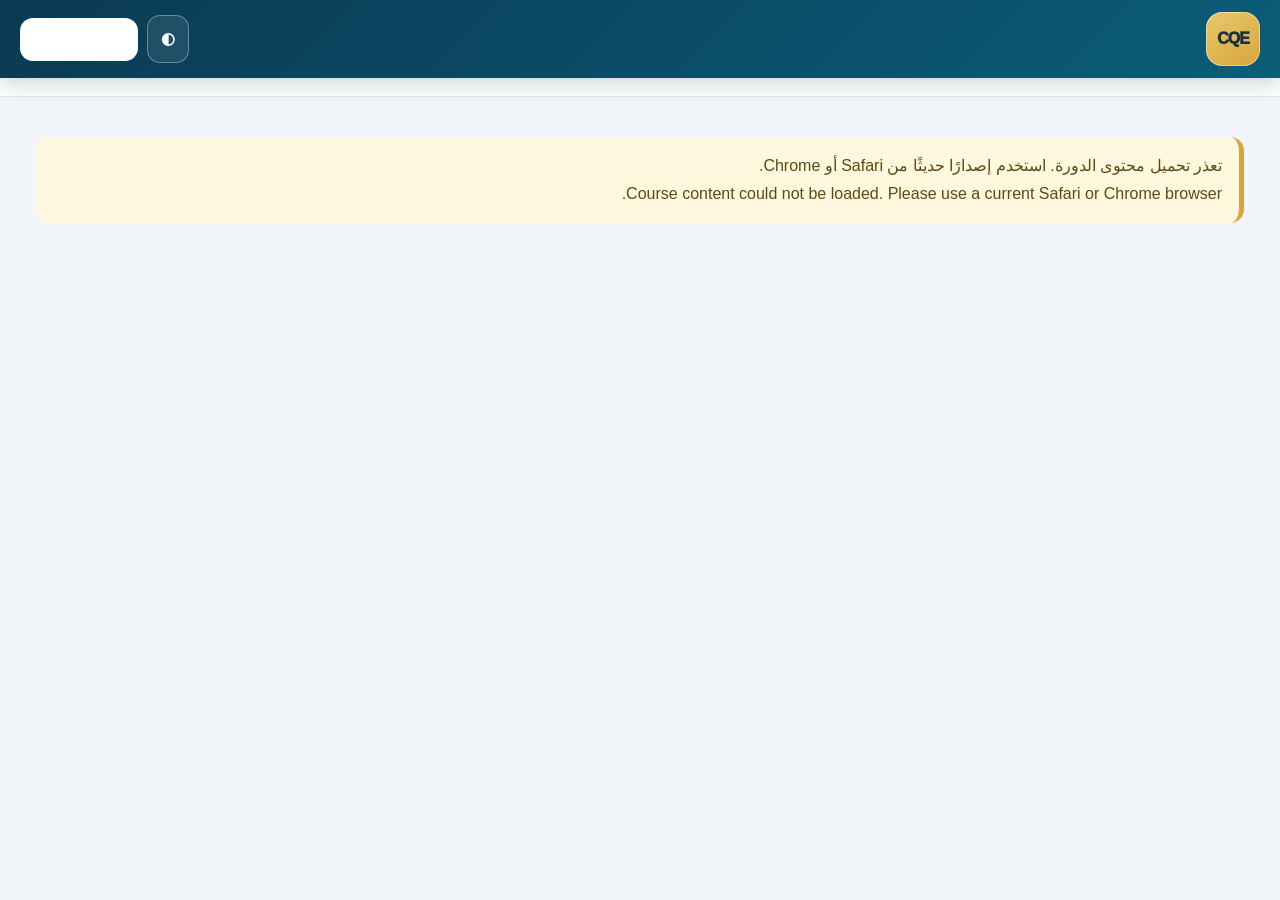
==== cqe/index.html @ 455dd4cb "Replace CQE course with complete bilingual rebuild" ====
<!doctype html>
<html lang="ar" dir="rtl">
<head>
<meta charset="utf-8">
<meta name="viewport" content="width=device-width,initial-scale=1,viewport-fit=cover">
<meta name="theme-color" content="#0b3a53">
<meta name="description" content="Comprehensive bilingual Arabic-English ASQ CQE exam preparation course">
<title>ASQ CQE Academy | الأكاديمية ثنائية اللغة</title>
<link rel="stylesheet" href="v2/styles.css">
</head>
<body>
<header class="topbar">
  <a class="brand" href="#home" data-tab="home">
    <span class="logo">CQE</span>
    <span><strong id="brandTitle"></strong><small id="brandSubtitle"></small></span>
  </a>
  <div class="top-actions">
    <button id="themeBtn" class="icon-btn" type="button" aria-label="Theme">◐</button>
    <button id="langBtn" class="lang-btn" type="button"></button>
  </div>
</header>
<nav class="main-nav" id="mainNav"></nav>

<main class="shell">
  <section id="home" class="page active"></section>

  <section id="lessons" class="page">
    <div class="lesson-layout">
      <aside class="lesson-sidebar">
        <div class="search-wrap">
          <input id="lessonSearch" type="search" autocomplete="off">
        </div>
        <div id="domainList" class="domain-list"></div>
        <div id="lessonList" class="lesson-list"></div>
      </aside>
      <article id="lessonView" class="lesson-view"></article>
    </div>
  </section>

  <section id="tools" class="page"></section>
  <section id="cards" class="page"></section>
  <section id="practice" class="page"></section>
  <section id="references" class="page"></section>
</main>

<div id="toast" class="toast" aria-live="polite"></div>

<script src="v2/c00.js"></script><script src="v2/c01.js"></script><script src="v2/c02.js"></script><script src="v2/c03.js"></script><script src="v2/c04.js"></script><script src="v2/c05.js"></script><script src="v2/c06.js"></script><script src="v2/c07.js"></script><script src="v2/c08.js"></script><script src="v2/c09.js"></script><script src="v2/c10.js"></script><script src="v2/c11.js"></script><script src="v2/p12.js"></script><script src="v2/p14.js"></script><script src="v2/q16.js"></script><script src="v2/q20.js"></script><script src="v2/q24.js"></script><script src="v2/q28.js"></script><script src="v2/q32.js"></script><script src="v2/q36.js"></script><script src="v2/loader40.js"></script>
</body>
</html>
---- cqe/v2/styles.css ----
:root{
  --bg:#f2f6fa;--surface:#ffffff;--surface-2:#f7fafc;--ink:#132238;--muted:#65758a;
  --brand:#0b5d78;--brand-2:#0b3a53;--accent:#d7a53b;--accent-2:#e8c96c;
  --line:#dbe4ec;--good:#147a55;--bad:#b4233c;--warn:#9a6400;
  --shadow:0 12px 34px rgba(15,45,68,.10);--radius:20px
}
*{box-sizing:border-box}
html{scroll-behavior:smooth}
body{margin:0;background:var(--bg);color:var(--ink);font-family:-apple-system,BlinkMacSystemFont,"Segoe UI",Tahoma,Arial,sans-serif;line-height:1.75}
button,input,select{font:inherit}
button{cursor:pointer}
.topbar{min-height:78px;background:linear-gradient(135deg,var(--brand-2),var(--brand));color:#fff;display:flex;align-items:center;justify-content:space-between;padding:12px max(16px,calc((100vw - 1240px)/2));position:sticky;top:0;z-index:50;box-shadow:0 5px 20px #092b3b35}
.brand{display:flex;align-items:center;gap:13px;text-decoration:none;color:inherit}
.brand .logo{width:54px;height:54px;border-radius:16px;background:linear-gradient(145deg,var(--accent-2),var(--accent));color:#173042;display:grid;place-items:center;font-weight:950;letter-spacing:-1px;box-shadow:inset 0 0 0 1px #fff6}
.brand strong,.brand small{display:block}
.brand strong{font-size:18px}.brand small{color:#d9edf5;font-size:12px}
.top-actions{display:flex;gap:9px;align-items:center}
.icon-btn,.lang-btn{border:1px solid #ffffff55;background:#ffffff16;color:white;border-radius:13px;padding:9px 13px;font-weight:800;min-height:43px}
.lang-btn{min-width:118px;background:white;color:var(--brand-2)}
.main-nav{position:sticky;top:78px;z-index:40;background:#ffffffeb;backdrop-filter:blur(12px);border-bottom:1px solid var(--line);display:flex;gap:8px;padding:9px max(14px,calc((100vw - 1240px)/2));overflow:auto}
.nav-btn{border:0;background:transparent;color:var(--muted);font-weight:800;padding:9px 14px;border-radius:12px;white-space:nowrap}
.nav-btn.active{background:var(--brand);color:white}
.shell{max-width:1240px;margin:auto;padding:24px 16px 70px}
.page{display:none}.page.active{display:block}
.hero{background:linear-gradient(135deg,#0b3a53,#0b6d87);color:white;border-radius:28px;padding:32px;box-shadow:var(--shadow);position:relative;overflow:hidden}
.hero:after{content:"CQE";position:absolute;inset:auto -12px -75px auto;font-weight:950;font-size:190px;opacity:.06;direction:ltr}
.hero-grid{display:grid;grid-template-columns:1.5fr .7fr;gap:24px;position:relative;z-index:2}
.eyebrow{display:inline-flex;padding:5px 12px;border-radius:999px;background:#ffffff19;border:1px solid #ffffff38;font-weight:800;font-size:13px}
.hero h1{font-size:clamp(30px,5vw,58px);line-height:1.15;margin:15px 0}
.hero p{font-size:17px;color:#e2f0f5;max-width:790px}
.hero-card{background:#fff;color:var(--ink);border-radius:22px;padding:23px;align-self:stretch}
.hero-card strong{display:block;color:var(--brand);font-size:38px}.hero-card small{color:var(--muted)}
.actions{display:flex;gap:9px;flex-wrap:wrap;margin-top:18px}
.btn{border:1px solid var(--line);background:white;color:var(--ink);padding:10px 15px;border-radius:12px;font-weight:850}
.btn.primary{background:var(--brand);border-color:var(--brand);color:white}
.btn.gold{background:var(--accent);border-color:var(--accent);color:#1b2c37}
.btn.ghost{background:transparent;border-color:#ffffff60;color:white}
.btn.danger{background:#fff1f3;border-color:#ffc5ce;color:var(--bad)}
.section-title{display:flex;justify-content:space-between;align-items:end;gap:20px;margin:32px 0 14px}
.section-title h2{margin:0;font-size:27px}.section-title p{margin:0;color:var(--muted)}
.stats-grid{display:grid;grid-template-columns:repeat(4,1fr);gap:13px;margin-top:17px}
.stat{background:var(--surface);border:1px solid var(--line);border-radius:17px;padding:17px;box-shadow:0 7px 20px #0a3b5108}
.stat b{display:block;font-size:28px;color:var(--brand)}.stat span{color:var(--muted)}
.progress-track{height:13px;background:#dbe7ec;border-radius:99px;overflow:hidden}
.progress-fill{height:100%;background:linear-gradient(90deg,var(--brand),var(--accent));width:0;transition:.3s}
.domain-grid{display:grid;grid-template-columns:repeat(3,1fr);gap:14px}
.domain-card{background:var(--surface);border:1px solid var(--line);border-radius:var(--radius);padding:18px;box-shadow:0 8px 25px #0b3a5309;position:relative;overflow:hidden}
.domain-card:before{content:"";position:absolute;inset:0 auto 0 0;width:5px;background:var(--accent)}
[dir="rtl"] .domain-card:before{inset:0 0 0 auto}
.domain-card .num{width:39px;height:39px;background:var(--brand);color:white;display:grid;place-items:center;border-radius:12px;font-weight:900}
.domain-card h3{margin:12px 0 4px}.domain-card p{color:var(--muted);margin:0 0 12px}
.domain-meta{display:flex;justify-content:space-between;color:var(--muted);font-size:13px;border-top:1px solid var(--line);padding-top:10px}
.notice{background:#fff8df;border-inline-start:5px solid var(--accent);border-radius:14px;padding:15px 17px;margin:16px 0;color:#5e4811}
.card{background:var(--surface);border:1px solid var(--line);border-radius:var(--radius);padding:20px;box-shadow:0 8px 25px #0b3a5309}
.lesson-layout{display:grid;grid-template-columns:310px minmax(0,1fr);gap:18px;align-items:start}
.lesson-sidebar{position:sticky;top:142px;background:var(--surface);border:1px solid var(--line);border-radius:20px;padding:13px;max-height:calc(100vh - 165px);overflow:auto}
.search-wrap input{width:100%;border:1px solid var(--line);padding:11px 13px;border-radius:12px;background:var(--surface-2);color:var(--ink)}
.domain-list{display:flex;gap:6px;flex-wrap:wrap;margin:11px 0}
.domain-pill{border:1px solid var(--line);background:var(--surface-2);color:var(--ink);border-radius:10px;padding:7px 10px;font-weight:850}
.domain-pill.active{background:var(--brand);color:white;border-color:var(--brand)}
.lesson-list{display:grid;gap:6px}
.lesson-link{border:1px solid transparent;background:transparent;color:var(--ink);text-align:start;padding:9px 10px;border-radius:11px;display:flex;gap:8px;align-items:start}
.lesson-link:hover{background:var(--surface-2)}.lesson-link.active{background:#e4f2f6;border-color:#9bc8d5;color:#083f54}
.lesson-link.done:after{content:"✓";margin-inline-start:auto;color:var(--good);font-weight:900}
.lesson-code{font-weight:900;color:var(--brand);direction:ltr;min-width:33px}
.lesson-view{min-width:0}
.lesson-article{background:var(--surface);border:1px solid var(--line);border-radius:25px;box-shadow:var(--shadow);overflow:hidden}
.lesson-header{background:linear-gradient(135deg,#0b3a53,#0d7089);color:white;padding:26px}
.lesson-header-top{display:flex;justify-content:space-between;gap:12px;align-items:center}
.level{background:#ffffff18;border:1px solid #ffffff40;padding:5px 10px;border-radius:999px;font-weight:800;font-size:12px}
.lesson-header h1{margin:12px 0 2px;font-size:clamp(26px,4vw,42px);line-height:1.2}
.lesson-header p{margin:0;color:#dceef4}
.lesson-content{padding:24px}
.lesson-section{margin:0 0 22px}.lesson-section h3{margin:0 0 8px;color:var(--brand);font-size:20px}
.lesson-section p{margin:0;white-space:pre-line}
.step-list{counter-reset:steps;display:grid;gap:9px;padding:0;list-style:none}
.step-list li{background:var(--surface-2);border:1px solid var(--line);padding:11px 13px;border-radius:13px;display:flex;gap:10px}
.step-list li:before{counter-increment:steps;content:counter(steps);width:27px;height:27px;display:grid;place-items:center;background:var(--brand);color:white;border-radius:8px;font-weight:900;flex:0 0 auto}
.example,.exam-tip,.formula-box{border-radius:15px;padding:15px 17px;margin:14px 0}
.example{background:#eaf7f3;border-inline-start:5px solid var(--good)}
.exam-tip{background:#fff6dd;border-inline-start:5px solid var(--accent)}
.formula-box{background:#12243a;color:#e9f4f8;direction:ltr;text-align:left;font-family:Consolas,monospace;font-size:16px;overflow:auto}
.reference{font-size:13px;color:var(--muted);border-top:1px solid var(--line);padding-top:12px}
.lesson-check{border:1px solid var(--line);border-radius:16px;padding:16px;margin-top:18px}
.lesson-check label,.exam-option{display:block;border:1px solid var(--line);padding:10px 12px;border-radius:11px;margin:7px 0;background:var(--surface-2)}
.check-result{display:none;margin-top:10px;padding:11px;border-radius:10px}.check-result.show{display:block}.check-result.ok{background:#e7f7ef;color:var(--good)}.check-result.bad{background:#fff0f2;color:var(--bad)}
.lesson-footer{display:flex;justify-content:space-between;gap:10px;align-items:center;margin-top:20px;flex-wrap:wrap}
.complete-label{display:flex;gap:8px;align-items:center;font-weight:850;color:var(--good)}
.tool-grid{display:grid;grid-template-columns:repeat(2,1fr);gap:15px}
.tool-card{background:var(--surface);border:1px solid var(--line);border-radius:20px;padding:19px}
.tool-card h3{margin-top:0}.field-grid{display:grid;grid-template-columns:repeat(2,1fr);gap:9px}
.field{display:grid;gap:5px}.field input,.field textarea,.field select{width:100%;border:1px solid var(--line);background:var(--surface-2);color:var(--ink);border-radius:11px;padding:10px}
.output{margin-top:12px;padding:12px;border-radius:12px;background:#e8f3f7;min-height:49px;white-space:pre-line}
.formula-table{width:100%;border-collapse:collapse}.formula-table th,.formula-table td{border:1px solid var(--line);padding:10px;text-align:start}.formula-table th{background:var(--surface-2)}
.flash-wrap{max-width:720px;margin:auto}.flash-card{min-height:330px;background:linear-gradient(145deg,var(--brand-2),var(--brand));color:white;border-radius:28px;padding:30px;display:grid;place-items:center;text-align:center;box-shadow:var(--shadow);cursor:pointer;user-select:none}
.flash-card .term{font-size:clamp(30px,6vw,58px);font-weight:950;direction:ltr}.flash-card .definition{font-size:21px;max-width:620px}.flash-controls{display:flex;justify-content:center;gap:9px;margin-top:15px;flex-wrap:wrap}
.exam-start-grid{display:grid;grid-template-columns:repeat(4,1fr);gap:12px}
.exam-mode{background:var(--surface);border:1px solid var(--line);border-radius:18px;padding:17px;text-align:start}
.exam-mode b{display:block;font-size:20px;color:var(--brand)}.exam-mode span{color:var(--muted)}
.exam-shell{background:var(--surface);border:1px solid var(--line);border-radius:24px;padding:21px;box-shadow:var(--shadow)}
.exam-head{display:flex;justify-content:space-between;align-items:center;gap:12px;border-bottom:1px solid var(--line);padding-bottom:13px}
.exam-progress{font-weight:900;color:var(--brand)}.exam-question{font-size:21px;font-weight:850;margin:23px 0 14px}
.exam-option{cursor:pointer}.exam-option.selected{border-color:var(--brand);background:#e4f2f6}
.exam-nav{display:flex;justify-content:space-between;gap:10px;margin-top:16px}
.exam-results{display:grid;gap:12px}.score-big{font-size:54px;font-weight:950;color:var(--brand)}
.result-grid{display:grid;grid-template-columns:repeat(4,1fr);gap:10px}.result-domain{border:1px solid var(--line);padding:11px;border-radius:12px}
.review-item{border:1px solid var(--line);border-radius:14px;padding:14px;margin:10px 0}.review-item.correct{border-inline-start:5px solid var(--good)}.review-item.wrong{border-inline-start:5px solid var(--bad)}
.refs-list{display:grid;gap:14px}.ref-card{background:var(--surface);border:1px solid var(--line);border-radius:18px;padding:18px}.ref-card h3{margin-top:0;color:var(--brand)}
.bok-table{width:100%;border-collapse:collapse}.bok-table td,.bok-table th{border:1px solid var(--line);padding:10px;text-align:start}.bok-table th{background:var(--surface-2)}
.toast{position:fixed;inset:auto 20px 20px auto;background:#10283b;color:white;padding:11px 15px;border-radius:12px;box-shadow:var(--shadow);opacity:0;pointer-events:none;transform:translateY(10px);transition:.25s;z-index:100}
[dir="rtl"] .toast{inset:auto auto 20px 20px}.toast.show{opacity:1;transform:translateY(0)}
body.dark{--bg:#07121e;--surface:#101e2d;--surface-2:#152638;--ink:#e7f0f6;--muted:#a6b6c4;--line:#294052;--brand:#1493ad;--brand-2:#0b3f57;--shadow:0 12px 35px #0005}
body.dark .main-nav{background:#0d1b29e9}
body.dark .lesson-link.active,body.dark .exam-option.selected{background:#123b4b}
body.dark .notice{background:#332a11;color:#ffe9a8}
body.dark .example{background:#0d342b}
body.dark .exam-tip{background:#352b12}
body.dark .output{background:#123243}
@media(max-width:980px){
 .hero-grid{grid-template-columns:1fr}.stats-grid{grid-template-columns:repeat(2,1fr)}.domain-grid{grid-template-columns:repeat(2,1fr)}
 .lesson-layout{grid-template-columns:1fr}.lesson-sidebar{position:static;max-height:none}.lesson-list{grid-template-columns:repeat(2,1fr)}
 .tool-grid{grid-template-columns:1fr}.exam-start-grid{grid-template-columns:repeat(2,1fr)}
}
@media(max-width:620px){
 .brand small{display:none}.brand .logo{width:46px;height:46px}.topbar{min-height:68px}.main-nav{top:68px}
 .shell{padding-inline:10px}.hero{padding:23px 18px;border-radius:21px}.stats-grid,.domain-grid,.result-grid{grid-template-columns:1fr}
 .lesson-list{grid-template-columns:1fr}.lesson-header,.lesson-content{padding:19px}.field-grid{grid-template-columns:1fr}
 .exam-start-grid{grid-template-columns:1fr}.lesson-header-top{align-items:flex-start}.lang-btn{min-width:92px}
}
@media print{
 .topbar,.main-nav,.lesson-sidebar,.top-actions,.actions,.lesson-footer,.btn,.exam-start-grid{display:none!important}
 .shell{max-width:none;padding:0}.page{display:none!important}.page.active{display:block!important}
 .lesson-layout{display:block}.lesson-article,.card{box-shadow:none;border:0}.lesson-header{color:#000;background:#fff;border-bottom:2px solid #000}
 body{background:#fff;color:#000}.lesson-content{padding:10px}
}
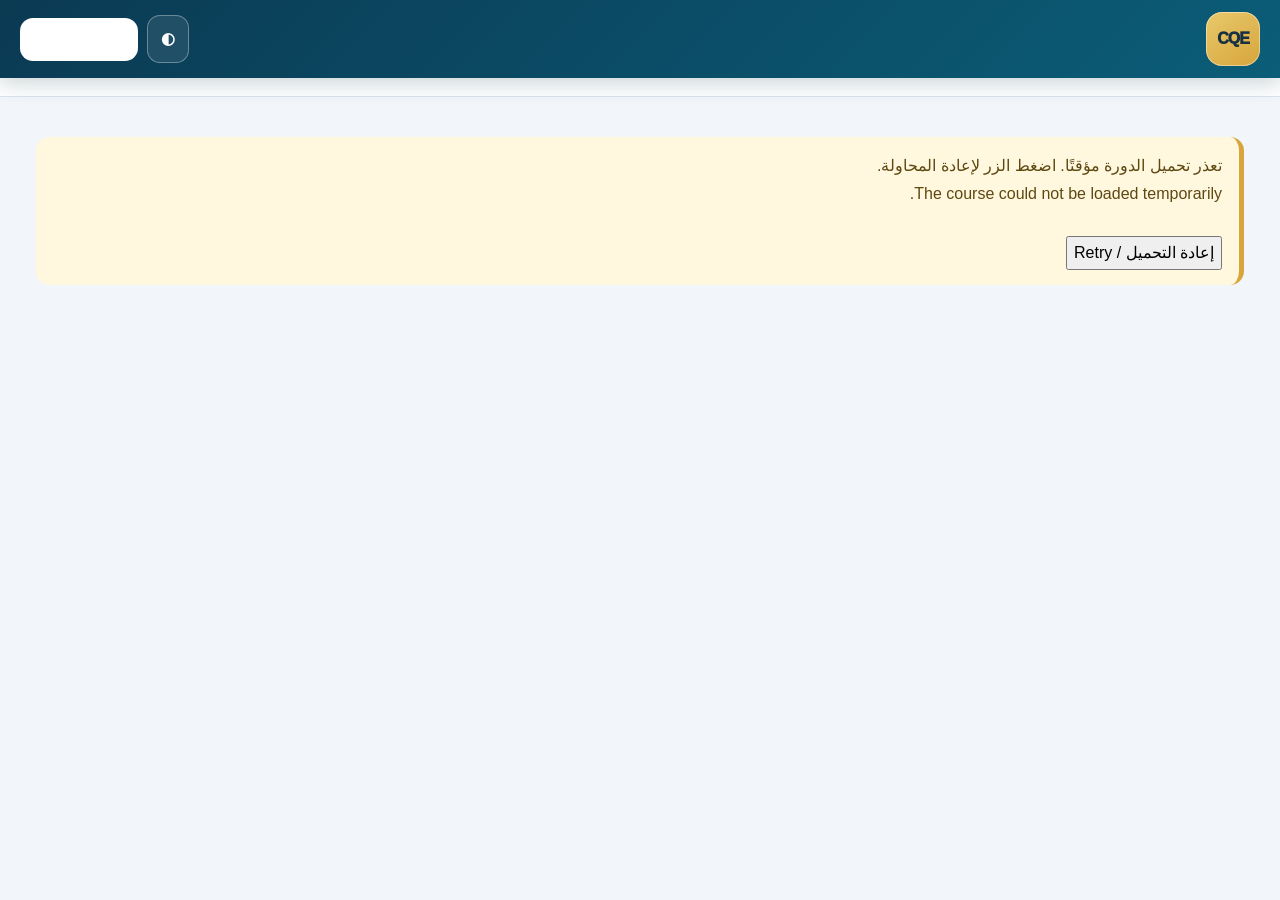
==== commit 0ca0fa47: "Load CQE course chunks dynamically with cache-safe boot" ====
--- a/cqe/index.html
+++ b/cqe/index.html
@@ -5,8 +5,11 @@
 <meta name="viewport" content="width=device-width,initial-scale=1,viewport-fit=cover">
 <meta name="theme-color" content="#0b3a53">
 <meta name="description" content="Comprehensive bilingual Arabic-English ASQ CQE exam preparation course">
+<meta http-equiv="Cache-Control" content="no-cache, no-store, must-revalidate">
+<meta http-equiv="Pragma" content="no-cache">
+<meta http-equiv="Expires" content="0">
 <title>ASQ CQE Academy | الأكاديمية ثنائية اللغة</title>
-<link rel="stylesheet" href="v2/styles.css">
+<link rel="stylesheet" href="v2/styles.css?v=20260722-1">
 </head>
 <body>
 <header class="topbar">
@@ -22,7 +25,9 @@
 <nav class="main-nav" id="mainNav"></nav>
 
 <main class="shell">
-  <section id="home" class="page active"></section>
+  <section id="home" class="page active">
+    <div class="notice">جارٍ تحميل محتوى الدورة…<br>Loading course content…</div>
+  </section>
 
   <section id="lessons" class="page">
     <div class="lesson-layout">
@@ -45,6 +50,9 @@
 
 <div id="toast" class="toast" aria-live="polite"></div>
 
-<script src="v2/c00.js"></script><script src="v2/c01.js"></script><script src="v2/c02.js"></script><script src="v2/c03.js"></script><script src="v2/c04.js"></script><script src="v2/c05.js"></script><script src="v2/c06.js"></script><script src="v2/c07.js"></script><script src="v2/c08.js"></script><script src="v2/c09.js"></script><script src="v2/c10.js"></script><script src="v2/c11.js"></script><script src="v2/p12.js"></script><script src="v2/p14.js"></script><script src="v2/q16.js"></script><script src="v2/q20.js"></script><script src="v2/q24.js"></script><script src="v2/q28.js"></script><script src="v2/q32.js"></script><script src="v2/q36.js"></script><script src="v2/loader40.js"></script>
+<noscript>
+  <div class="notice">يلزم تفعيل JavaScript لفتح الدورة.<br>JavaScript is required to open the course.</div>
+</noscript>
+<script src="v2/loader40.js?v=20260722-1"></script>
 </body>
 </html>
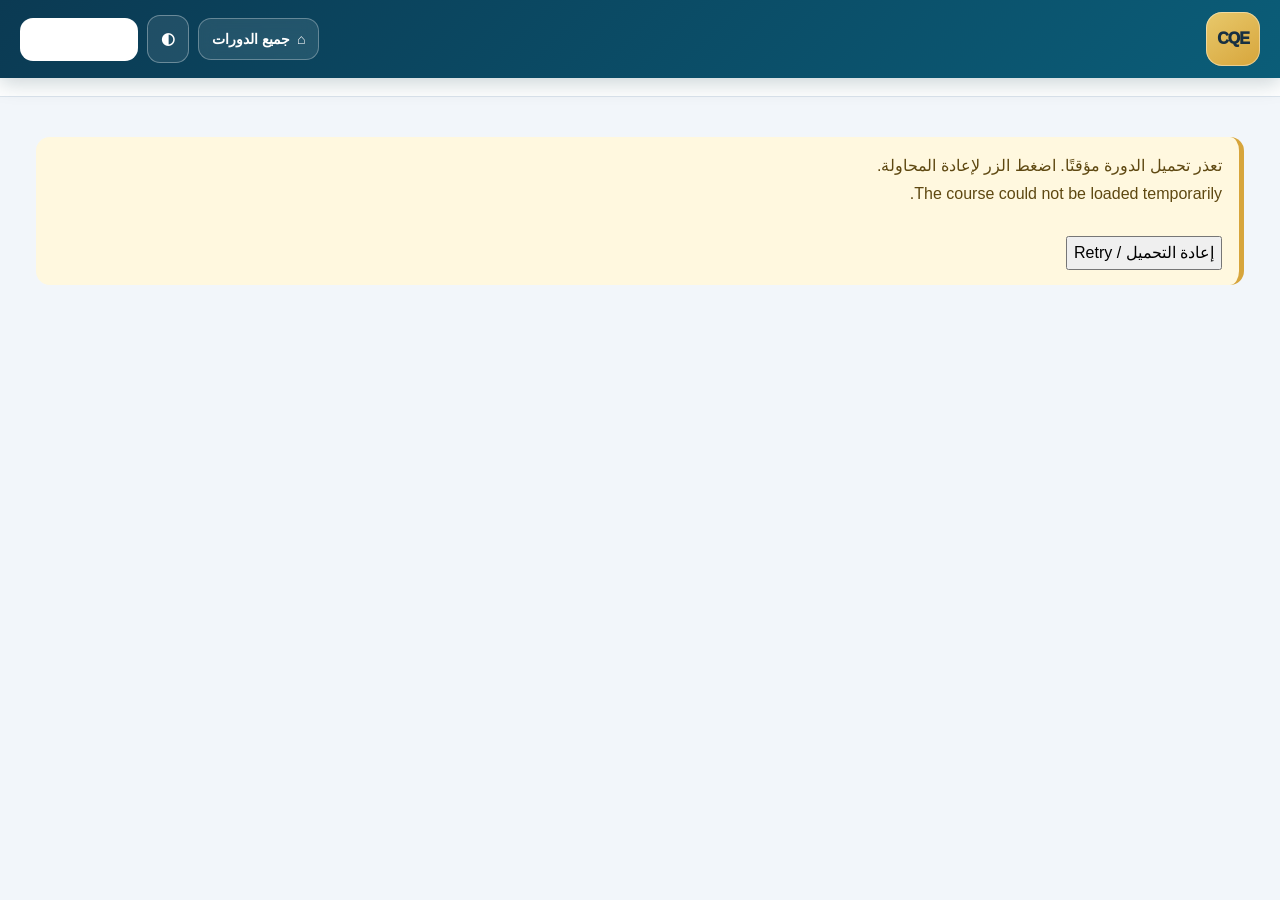
==== commit 69b378e6: "Add course library return button to CQE" ====
--- a/cqe/index.html
+++ b/cqe/index.html
@@ -10,6 +10,9 @@
 <meta http-equiv="Expires" content="0">
 <title>ASQ CQE Academy | الأكاديمية ثنائية اللغة</title>
 <link rel="stylesheet" href="v2/styles.css?v=20260722-1">
+<style>
+.library-home{display:inline-flex;align-items:center;gap:7px;height:42px;padding:0 13px;border:1px solid rgba(255,255,255,.3);border-radius:13px;color:#fff;text-decoration:none;font-size:14px;font-weight:800;background:rgba(255,255,255,.1);backdrop-filter:blur(8px);white-space:nowrap;transition:.18s ease}.library-home:hover{background:rgba(255,255,255,.18);transform:translateY(-1px)}.library-home:focus-visible{outline:3px solid #f4c861;outline-offset:2px}@media(max-width:620px){.library-home{width:42px;padding:0;justify-content:center}.library-home span{display:none}}
+</style>
 </head>
 <body>
 <header class="topbar">
@@ -18,6 +21,7 @@
     <span><strong id="brandTitle"></strong><small id="brandSubtitle"></small></span>
   </a>
   <div class="top-actions">
+    <a class="library-home" href="https://eng-abdullah-omar.github.io/aoao0535-tech.github.io/" aria-label="العودة إلى صفحة جميع الدورات" title="جميع الدورات / All Courses">⌂ <span>جميع الدورات</span></a>
     <button id="themeBtn" class="icon-btn" type="button" aria-label="Theme">◐</button>
     <button id="langBtn" class="lang-btn" type="button"></button>
   </div>
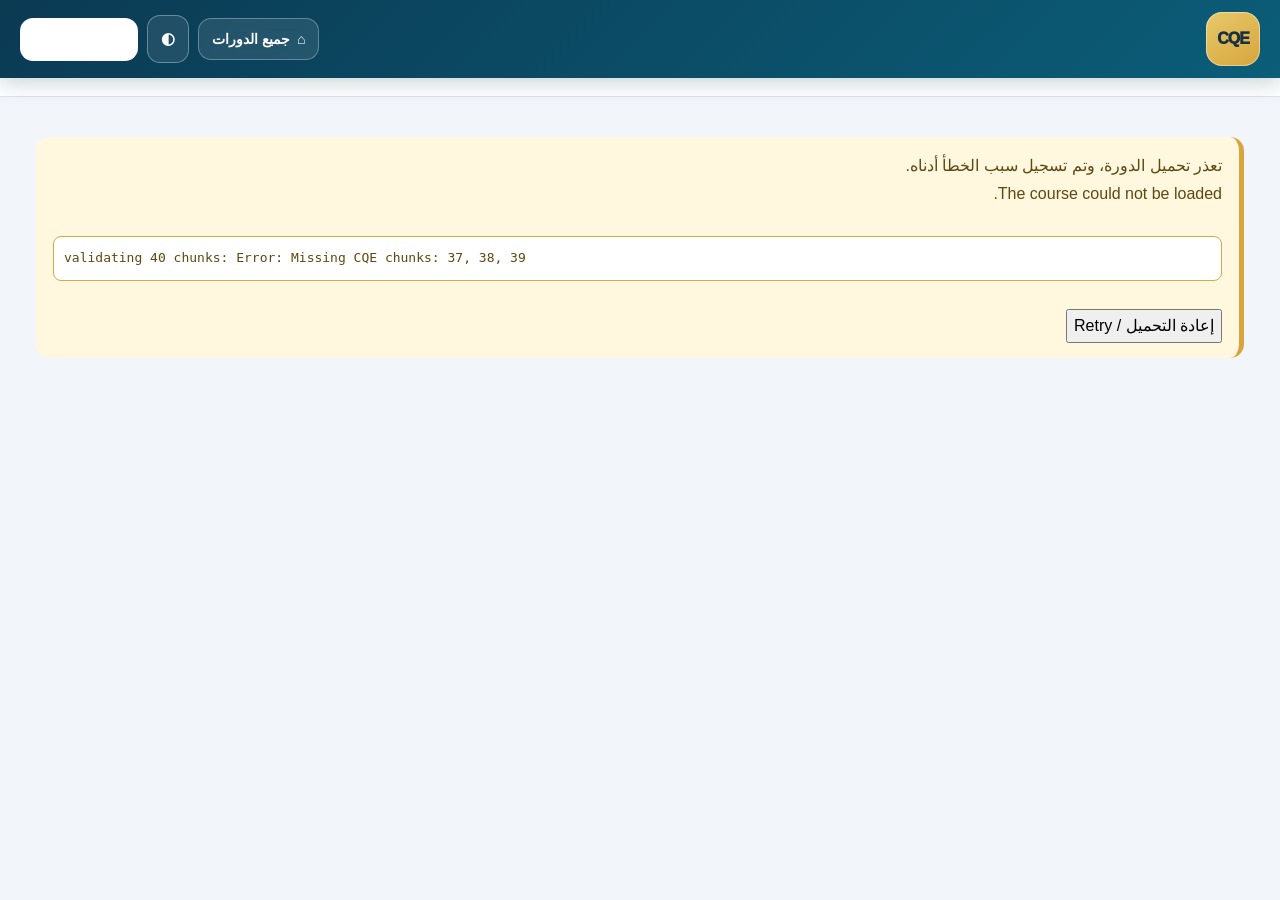
==== commit 96f8c904: "Force CQE diagnostic loader refresh" ====
--- a/cqe/index.html
+++ b/cqe/index.html
@@ -9,7 +9,7 @@
 <meta http-equiv="Pragma" content="no-cache">
 <meta http-equiv="Expires" content="0">
 <title>ASQ CQE Academy | الأكاديمية ثنائية اللغة</title>
-<link rel="stylesheet" href="v2/styles.css?v=20260722-1">
+<link rel="stylesheet" href="v2/styles.css?v=20260722-2">
 <style>
 .library-home{display:inline-flex;align-items:center;gap:7px;height:42px;padding:0 13px;border:1px solid rgba(255,255,255,.3);border-radius:13px;color:#fff;text-decoration:none;font-size:14px;font-weight:800;background:rgba(255,255,255,.1);backdrop-filter:blur(8px);white-space:nowrap;transition:.18s ease}.library-home:hover{background:rgba(255,255,255,.18);transform:translateY(-1px)}.library-home:focus-visible{outline:3px solid #f4c861;outline-offset:2px}@media(max-width:620px){.library-home{width:42px;padding:0;justify-content:center}.library-home span{display:none}}
 </style>
@@ -57,6 +57,6 @@
 <noscript>
   <div class="notice">يلزم تفعيل JavaScript لفتح الدورة.<br>JavaScript is required to open the course.</div>
 </noscript>
-<script src="v2/loader40.js?v=20260722-1"></script>
+<script src="v2/loader40.js?v=20260722-2"></script>
 </body>
 </html>
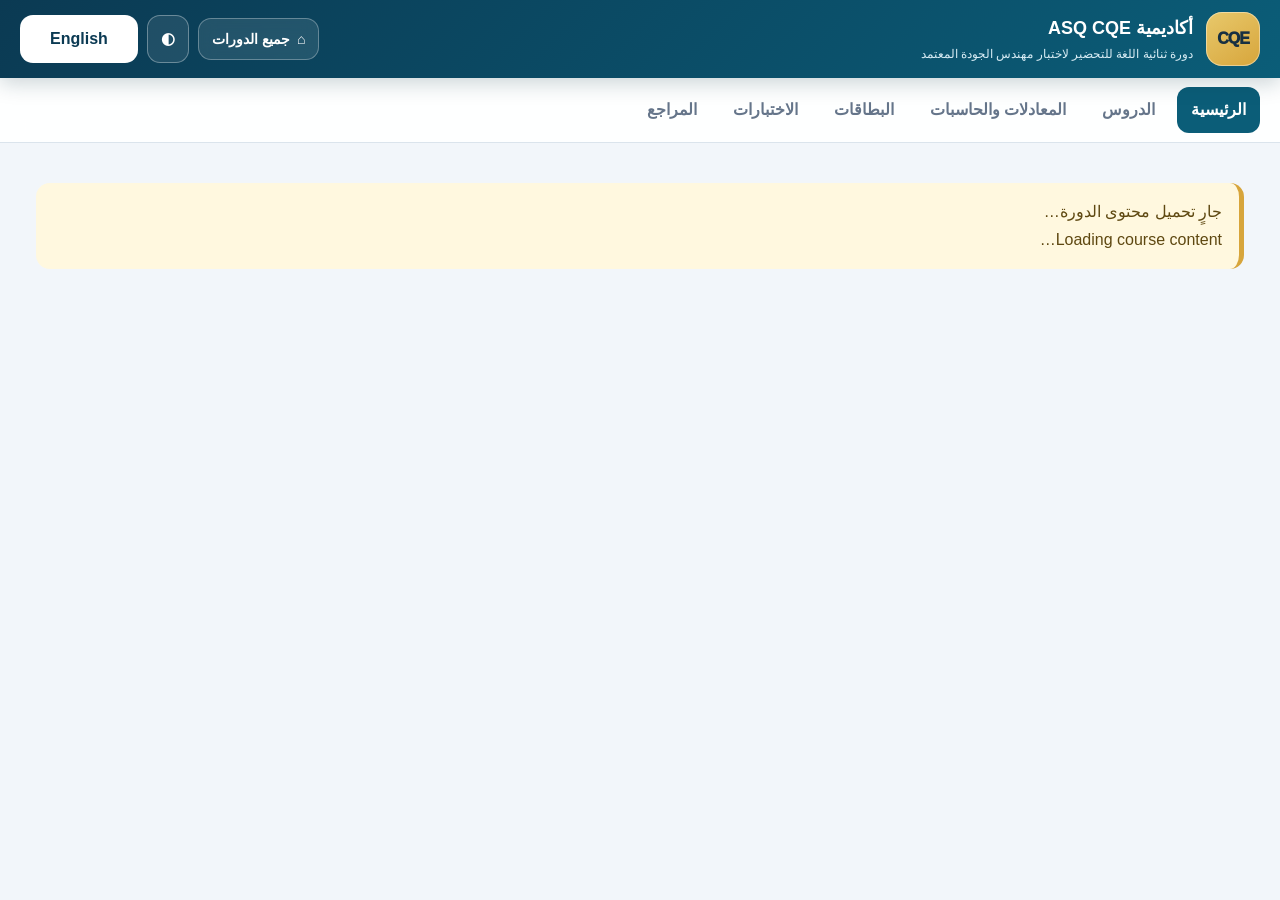
==== commit 0387b130: "Build stable CQE app from corrected chunks" ====
--- a/cqe/index.html
+++ b/cqe/index.html
@@ -9,7 +9,7 @@
 <meta http-equiv="Pragma" content="no-cache">
 <meta http-equiv="Expires" content="0">
 <title>ASQ CQE Academy | الأكاديمية ثنائية اللغة</title>
-<link rel="stylesheet" href="v2/styles.css?v=20260722-2">
+<link rel="stylesheet" href="v2/styles.css?v=20260722-10">
 <style>
 .library-home{display:inline-flex;align-items:center;gap:7px;height:42px;padding:0 13px;border:1px solid rgba(255,255,255,.3);border-radius:13px;color:#fff;text-decoration:none;font-size:14px;font-weight:800;background:rgba(255,255,255,.1);backdrop-filter:blur(8px);white-space:nowrap;transition:.18s ease}.library-home:hover{background:rgba(255,255,255,.18);transform:translateY(-1px)}.library-home:focus-visible{outline:3px solid #f4c861;outline-offset:2px}@media(max-width:620px){.library-home{width:42px;padding:0;justify-content:center}.library-home span{display:none}}
 </style>
@@ -57,6 +57,6 @@
 <noscript>
   <div class="notice">يلزم تفعيل JavaScript لفتح الدورة.<br>JavaScript is required to open the course.</div>
 </noscript>
-<script src="v2/loader40.js?v=20260722-2"></script>
+<script src="v2/app-unpacked.js?v=20260722-10"></script>
 </body>
 </html>
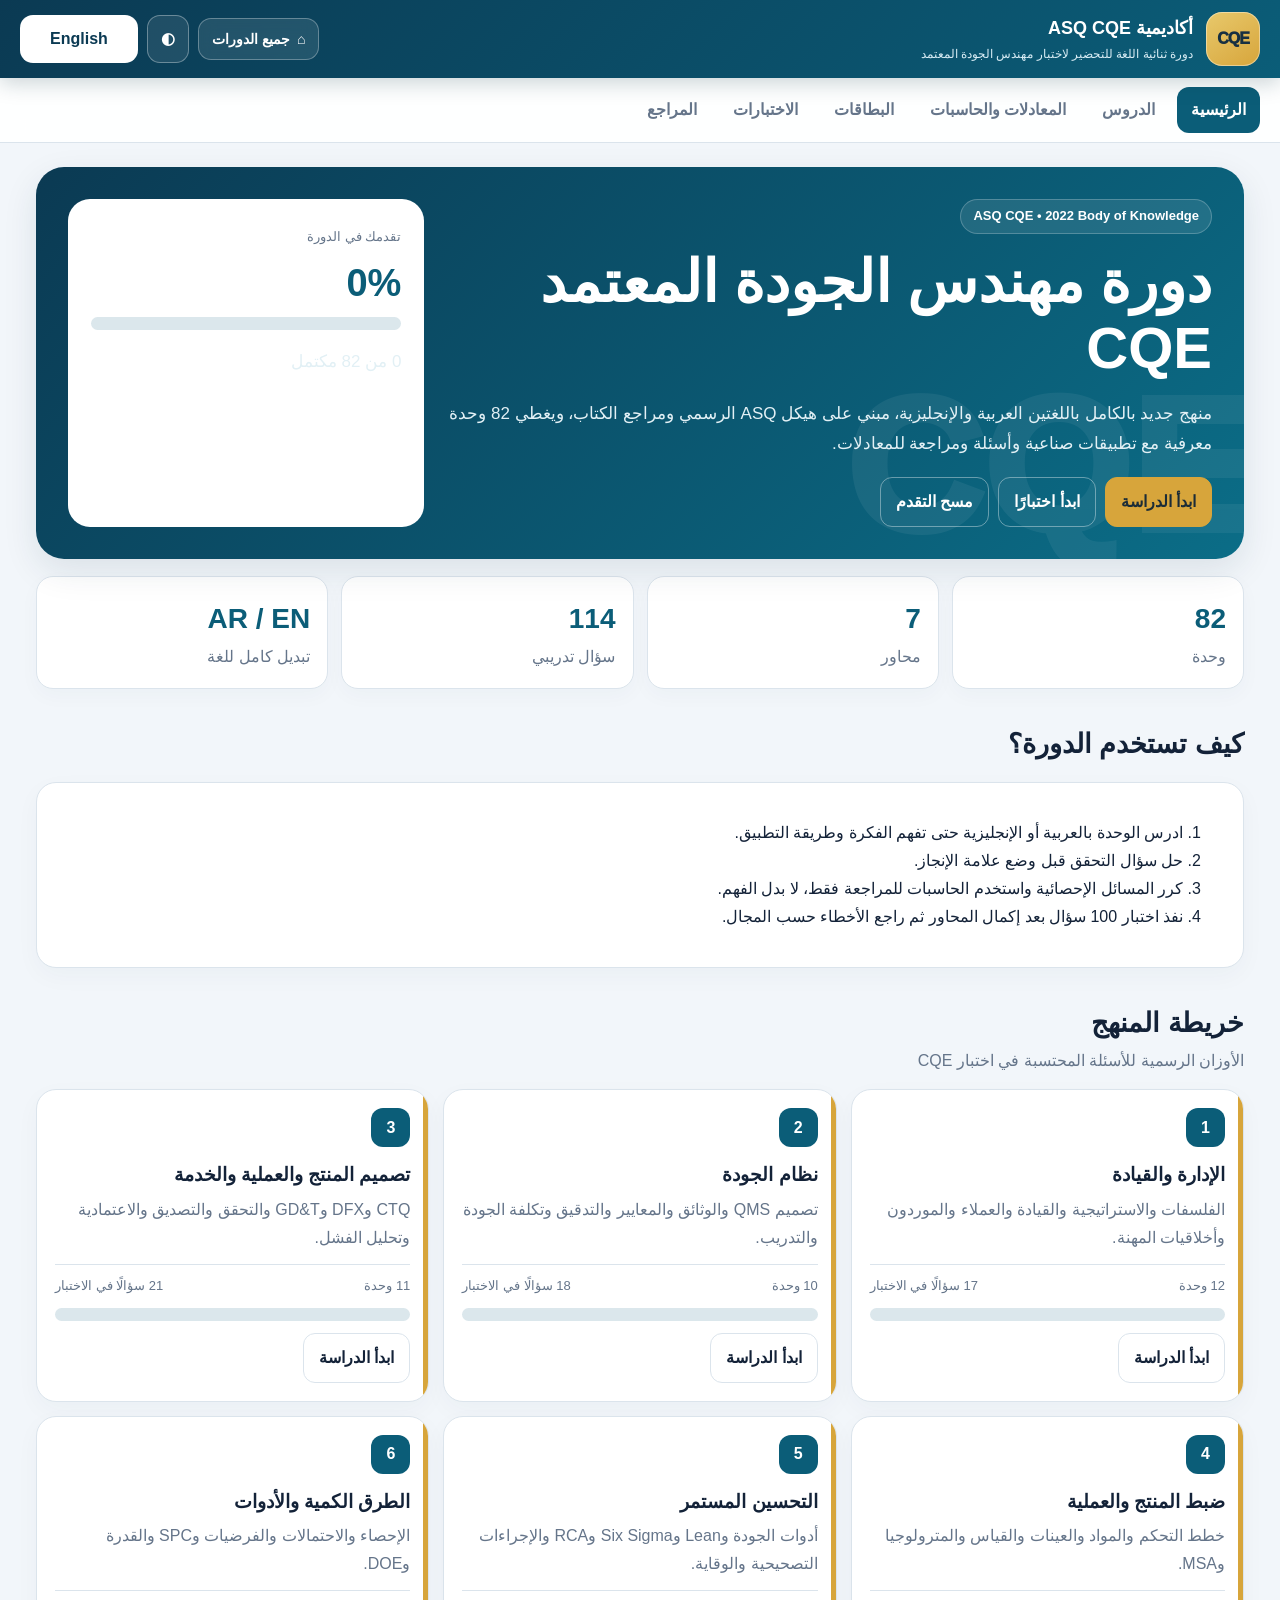
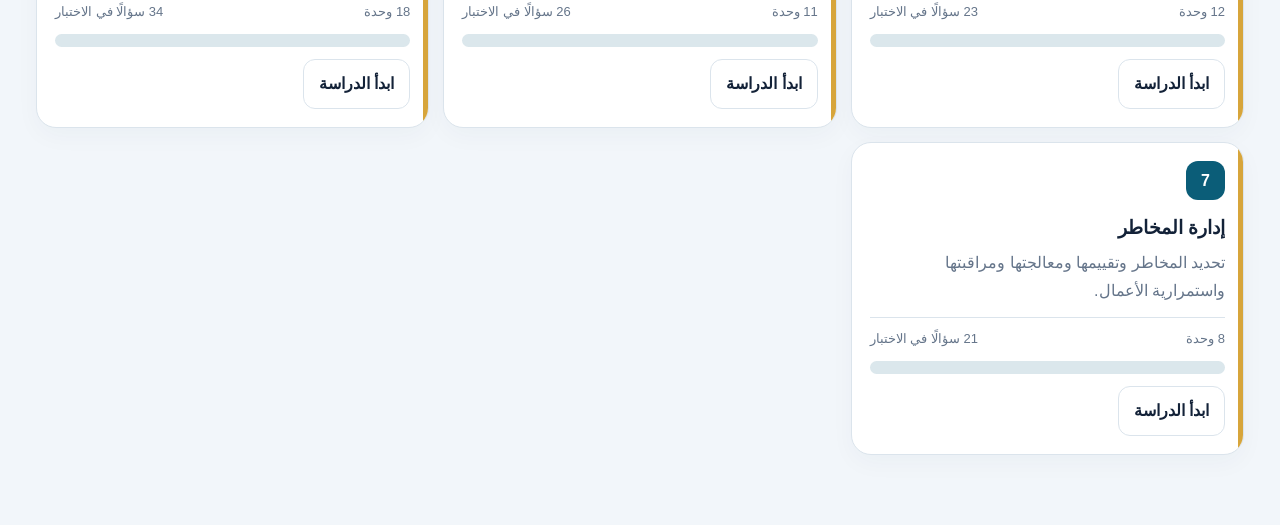
==== commit cc6a2b12: "Build stable CQE app from corrected chunks" ====
--- a/cqe/index.html
+++ b/cqe/index.html
@@ -9,7 +9,7 @@
 <meta http-equiv="Pragma" content="no-cache">
 <meta http-equiv="Expires" content="0">
 <title>ASQ CQE Academy | الأكاديمية ثنائية اللغة</title>
-<link rel="stylesheet" href="v2/styles.css?v=20260722-10">
+<link rel="stylesheet" href="v2/styles.css?v=20260722-12">
 <style>
 .library-home{display:inline-flex;align-items:center;gap:7px;height:42px;padding:0 13px;border:1px solid rgba(255,255,255,.3);border-radius:13px;color:#fff;text-decoration:none;font-size:14px;font-weight:800;background:rgba(255,255,255,.1);backdrop-filter:blur(8px);white-space:nowrap;transition:.18s ease}.library-home:hover{background:rgba(255,255,255,.18);transform:translateY(-1px)}.library-home:focus-visible{outline:3px solid #f4c861;outline-offset:2px}@media(max-width:620px){.library-home{width:42px;padding:0;justify-content:center}.library-home span{display:none}}
 </style>
@@ -57,6 +57,6 @@
 <noscript>
   <div class="notice">يلزم تفعيل JavaScript لفتح الدورة.<br>JavaScript is required to open the course.</div>
 </noscript>
-<script src="v2/app-unpacked.js?v=20260722-10"></script>
+<script src="v2/app-unpacked.js?v=20260722-12"></script>
 </body>
 </html>
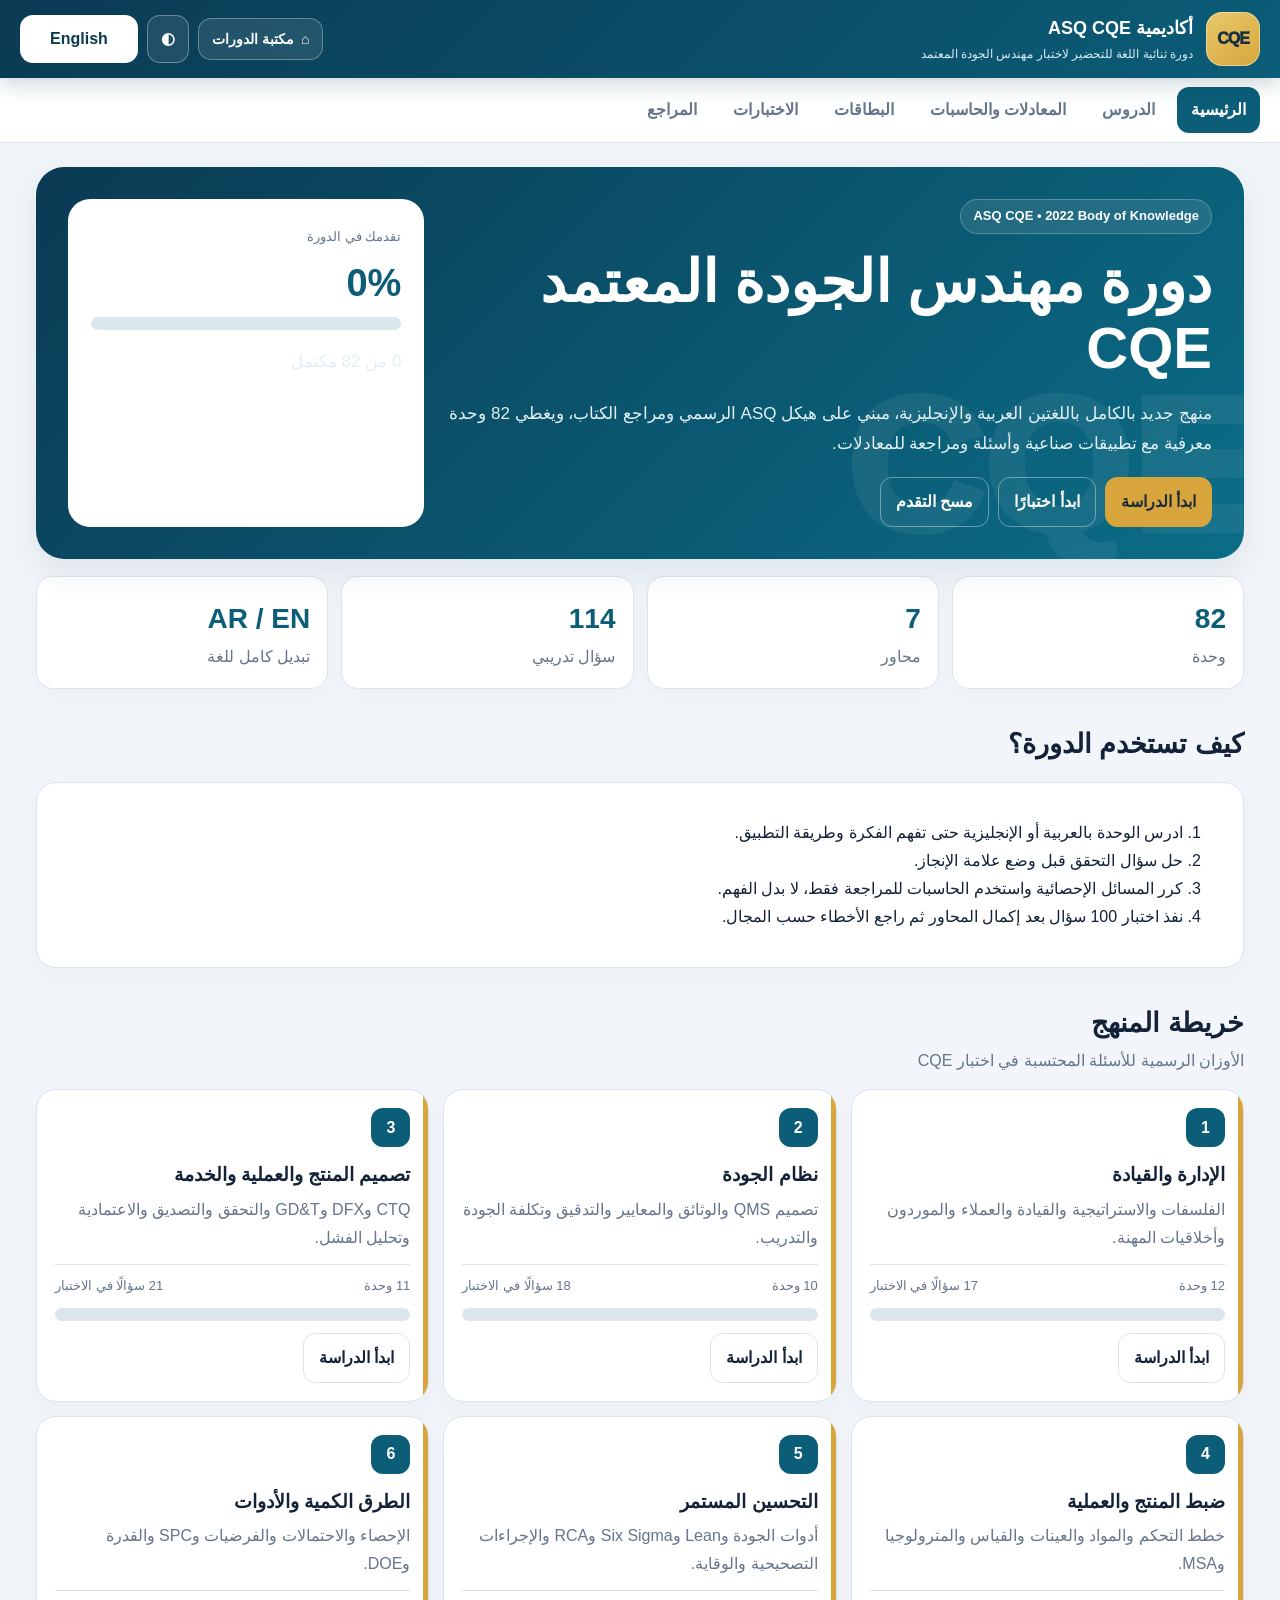
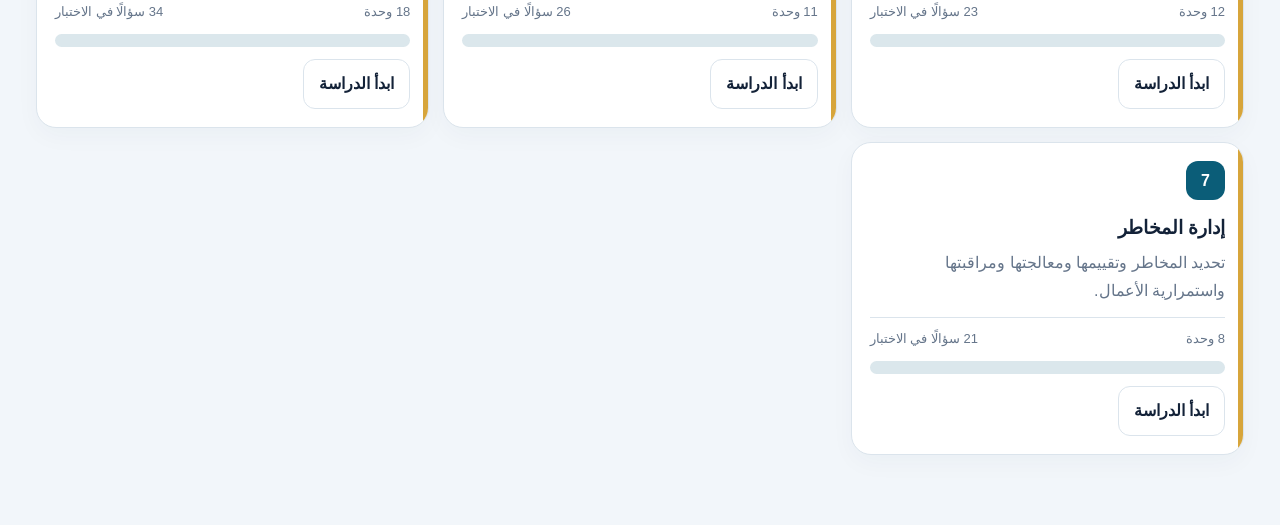
==== commit f04adf6d: "Keep the course-library return button visible on mobile" ====
--- a/cqe/index.html
+++ b/cqe/index.html
@@ -11,7 +11,7 @@
 <title>ASQ CQE Academy | الأكاديمية ثنائية اللغة</title>
 <link rel="stylesheet" href="v2/styles.css?v=20260722-12">
 <style>
-.library-home{display:inline-flex;align-items:center;gap:7px;height:42px;padding:0 13px;border:1px solid rgba(255,255,255,.3);border-radius:13px;color:#fff;text-decoration:none;font-size:14px;font-weight:800;background:rgba(255,255,255,.1);backdrop-filter:blur(8px);white-space:nowrap;transition:.18s ease}.library-home:hover{background:rgba(255,255,255,.18);transform:translateY(-1px)}.library-home:focus-visible{outline:3px solid #f4c861;outline-offset:2px}@media(max-width:620px){.library-home{width:42px;padding:0;justify-content:center}.library-home span{display:none}}
+.library-home{display:inline-flex;align-items:center;gap:7px;height:42px;padding:0 13px;border:1px solid rgba(255,255,255,.3);border-radius:13px;color:#fff;text-decoration:none;font-size:14px;font-weight:800;background:rgba(255,255,255,.1);backdrop-filter:blur(8px);white-space:nowrap;transition:.18s ease}.library-home:hover{background:rgba(255,255,255,.18);transform:translateY(-1px)}.library-home:focus-visible{outline:3px solid #f4c861;outline-offset:2px}@media(max-width:620px){.library-home{height:38px;padding:0 10px;font-size:12px;border-radius:11px}}
 </style>
 </head>
 <body>
@@ -21,7 +21,7 @@
     <span><strong id="brandTitle"></strong><small id="brandSubtitle"></small></span>
   </a>
   <div class="top-actions">
-    <a class="library-home" href="https://eng-abdullah-omar.github.io/aoao0535-tech.github.io/" aria-label="العودة إلى صفحة جميع الدورات" title="جميع الدورات / All Courses">⌂ <span>جميع الدورات</span></a>
+    <a class="library-home" href="https://eng-abdullah-omar.github.io/aoao0535-tech.github.io/" aria-label="العودة إلى مكتبة الدورات" title="مكتبة الدورات / Course Library">⌂ <span>مكتبة الدورات</span></a>
     <button id="themeBtn" class="icon-btn" type="button" aria-label="Theme">◐</button>
     <button id="langBtn" class="lang-btn" type="button"></button>
   </div>
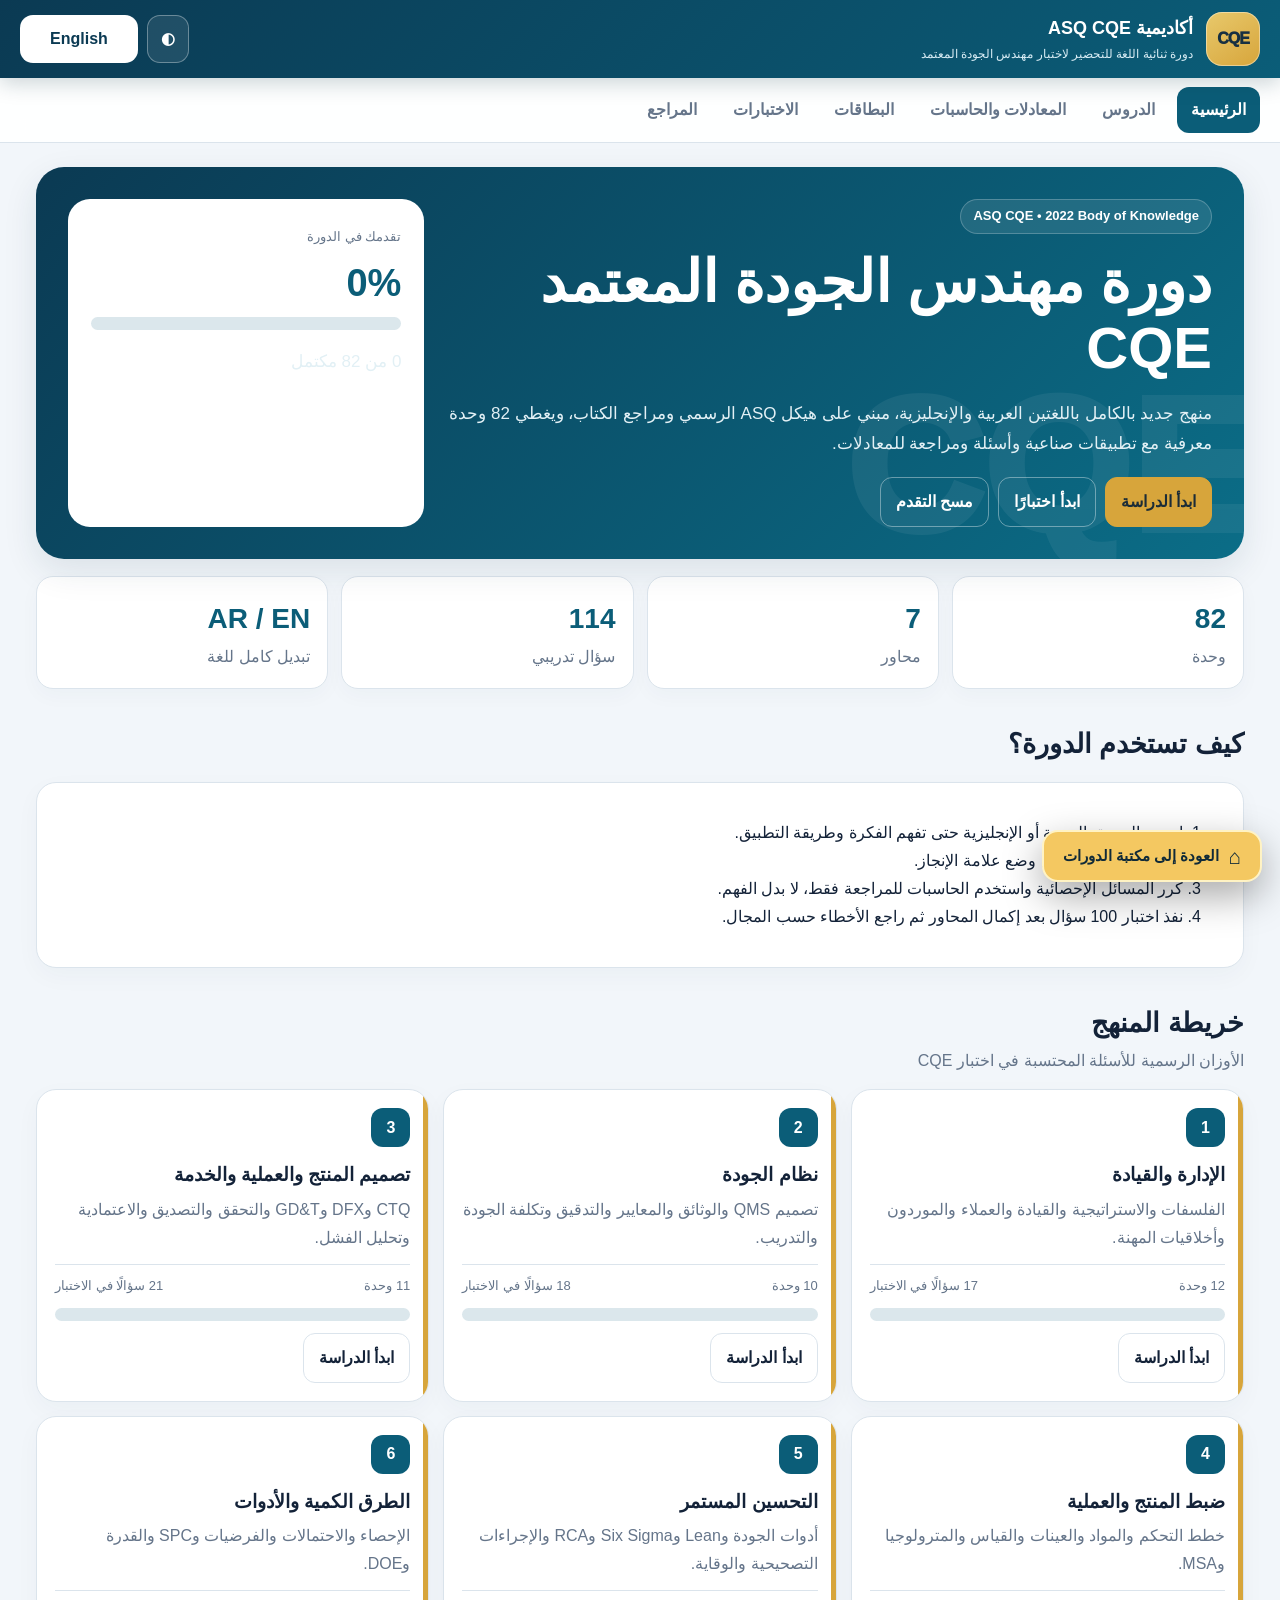
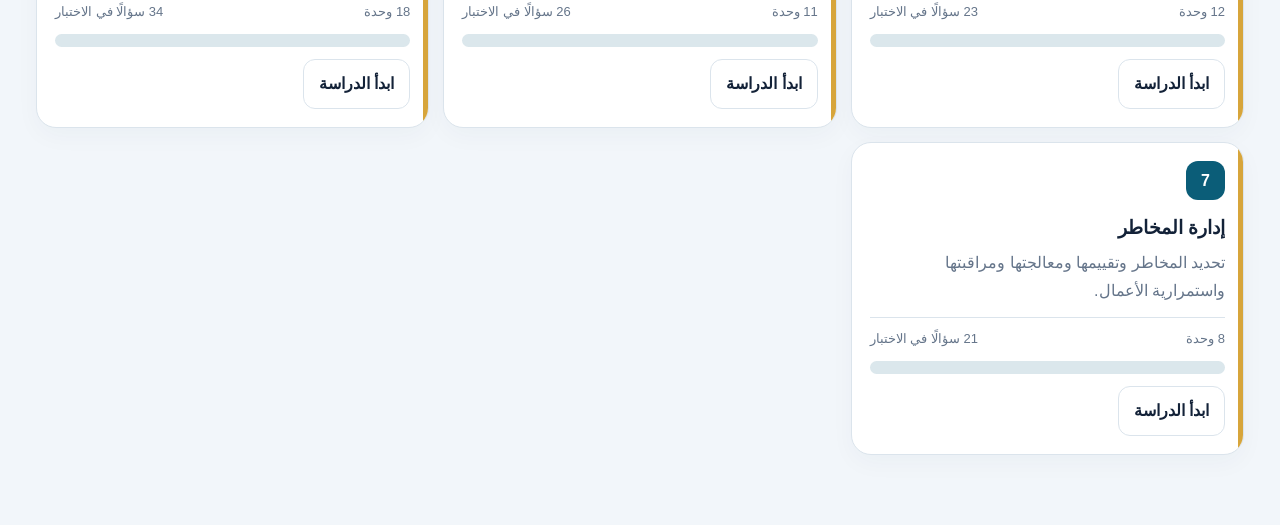
==== commit db524a65: "Match CQE index return button to the gold mobile design" ====
--- a/cqe/index.html
+++ b/cqe/index.html
@@ -11,17 +11,17 @@
 <title>ASQ CQE Academy | الأكاديمية ثنائية اللغة</title>
 <link rel="stylesheet" href="v2/styles.css?v=20260722-12">
 <style>
-.library-home{display:inline-flex;align-items:center;gap:7px;height:42px;padding:0 13px;border:1px solid rgba(255,255,255,.3);border-radius:13px;color:#fff;text-decoration:none;font-size:14px;font-weight:800;background:rgba(255,255,255,.1);backdrop-filter:blur(8px);white-space:nowrap;transition:.18s ease}.library-home:hover{background:rgba(255,255,255,.18);transform:translateY(-1px)}.library-home:focus-visible{outline:3px solid #f4c861;outline-offset:2px}@media(max-width:620px){.library-home{height:38px;padding:0 10px;font-size:12px;border-radius:11px}}
+.library-return{position:fixed;z-index:10000;inset-inline-start:18px;bottom:calc(18px + env(safe-area-inset-bottom,0px));display:inline-flex;align-items:center;justify-content:center;gap:9px;min-height:52px;padding:0 19px;border:2px solid #fff3c4;border-radius:16px;background:#f4c861;color:#102a38;text-decoration:none;font:900 15px/1.2 -apple-system,BlinkMacSystemFont,"Segoe UI",Tahoma,Arial,sans-serif;box-shadow:0 14px 38px rgba(0,0,0,.34);white-space:nowrap;transition:transform .18s ease,filter .18s ease}.library-return:hover{transform:translateY(-2px);filter:brightness(1.04)}.library-return:focus-visible{outline:4px solid #fff;outline-offset:3px}.library-return .home-icon{font-size:21px;line-height:1}@media(max-width:620px){.library-return{inset-inline-start:12px;inset-inline-end:12px;bottom:calc(12px + env(safe-area-inset-bottom,0px));width:auto;min-height:56px;padding:0 16px;border-radius:17px;font-size:16px}}@media print{.library-return{display:none!important}}
 </style>
 </head>
 <body>
+<a class="library-return" href="https://eng-abdullah-omar.github.io/aoao0535-tech.github.io/?v=20260722-14" aria-label="العودة إلى مكتبة الدورات"><span class="home-icon">⌂</span><span>العودة إلى مكتبة الدورات</span></a>
 <header class="topbar">
   <a class="brand" href="#home" data-tab="home">
     <span class="logo">CQE</span>
     <span><strong id="brandTitle"></strong><small id="brandSubtitle"></small></span>
   </a>
   <div class="top-actions">
-    <a class="library-home" href="https://eng-abdullah-omar.github.io/aoao0535-tech.github.io/" aria-label="العودة إلى مكتبة الدورات" title="مكتبة الدورات / Course Library">⌂ <span>مكتبة الدورات</span></a>
     <button id="themeBtn" class="icon-btn" type="button" aria-label="Theme">◐</button>
     <button id="langBtn" class="lang-btn" type="button"></button>
   </div>
